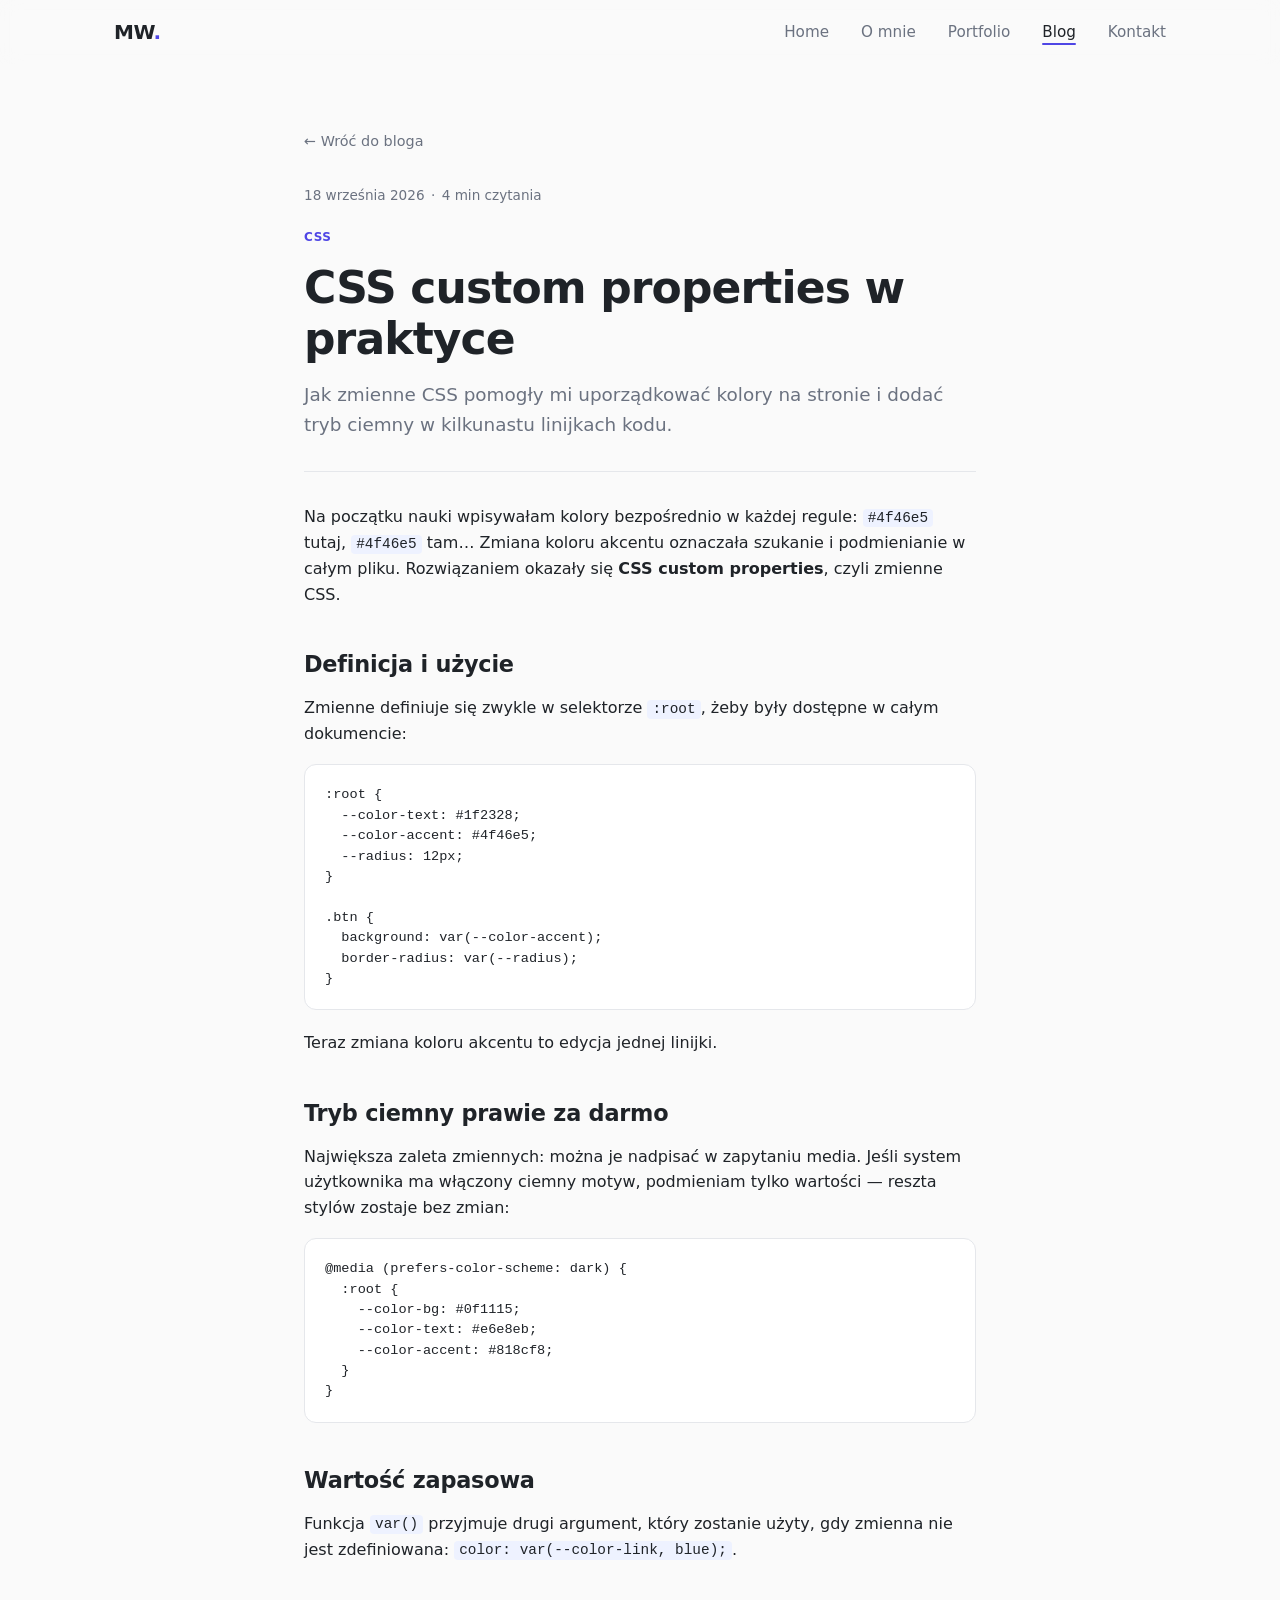
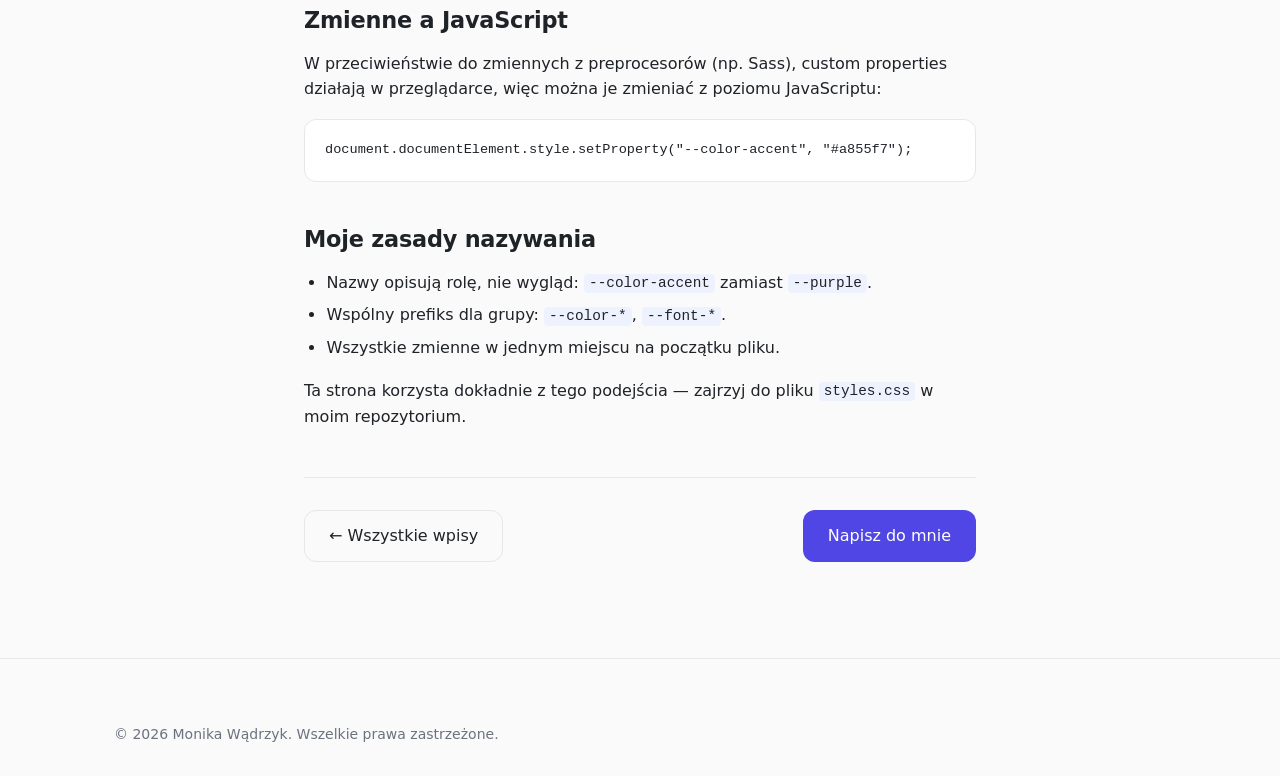
==== blog/css-custom-properties.html @ 25c1ba9f "Dodaj sekcję Blog z trzema przykładowymi artykułami Na stronie głównej sekcja Blog z kartami wpisów " ====
<!DOCTYPE html>
<html lang="pl">
<head>
  <meta charset="UTF-8">
  <meta name="viewport" content="width=device-width, initial-scale=1.0">
  <title>CSS custom properties w praktyce — Blog Moniki Wądrzyk</title>
  <meta name="description" content="Jak zmienne CSS pomogły mi uporządkować kolory na stronie i dodać tryb ciemny w kilkunastu linijkach kodu.">
  <link rel="stylesheet" href="../styles.css">
  <link rel="stylesheet" href="../blog.css">
</head>
<body>
  <header class="navbar">
    <div class="container navbar__inner">
      <a href="../index.html#home" class="navbar__logo">MW<span>.</span></a>
      <button class="navbar__toggle" aria-label="Otwórz menu" aria-expanded="false">
        <span></span><span></span><span></span>
      </button>
      <nav>
        <ul class="navbar__links">
          <li><a href="../index.html#home">Home</a></li>
          <li><a href="../index.html#o-mnie">O mnie</a></li>
          <li><a href="../index.html#portfolio">Portfolio</a></li>
          <li><a href="../index.html#blog" class="active" aria-current="page">Blog</a></li>
          <li><a href="../index.html#kontakt">Kontakt</a></li>
        </ul>
      </nav>
    </div>
  </header>

  <main class="article">
    <a href="../index.html#blog" class="article__back">&larr; Wróć do bloga</a>
    <div class="post__meta">
      <time datetime="2026-09-18">18 września 2026</time>
      <span aria-hidden="true">·</span>
      <span>4 min czytania</span>
    </div>
    <span class="post__tag">CSS</span>
    <h1 class="article__title">CSS custom properties w praktyce</h1>
    <p class="article__lead">Jak zmienne CSS pomogły mi uporządkować kolory na stronie i dodać tryb ciemny w kilkunastu linijkach kodu.</p>

    <div class="article__body">
      <p>
        Na początku nauki wpisywałam kolory bezpośrednio w każdej regule: <code>#4f46e5</code> tutaj,
        <code>#4f46e5</code> tam… Zmiana koloru akcentu oznaczała szukanie i podmienianie w całym pliku.
        Rozwiązaniem okazały się <strong>CSS custom properties</strong>, czyli zmienne CSS.
      </p>

      <h2>Definicja i użycie</h2>
      <p>Zmienne definiuje się zwykle w selektorze <code>:root</code>, żeby były dostępne w całym dokumencie:</p>
      <pre><code>:root {
  --color-text: #1f2328;
  --color-accent: #4f46e5;
  --radius: 12px;
}

.btn {
  background: var(--color-accent);
  border-radius: var(--radius);
}</code></pre>
      <p>Teraz zmiana koloru akcentu to edycja jednej linijki.</p>

      <h2>Tryb ciemny prawie za darmo</h2>
      <p>
        Największa zaleta zmiennych: można je nadpisać w zapytaniu media. Jeśli system użytkownika
        ma włączony ciemny motyw, podmieniam tylko wartości — reszta stylów zostaje bez zmian:
      </p>
      <pre><code>@media (prefers-color-scheme: dark) {
  :root {
    --color-bg: #0f1115;
    --color-text: #e6e8eb;
    --color-accent: #818cf8;
  }
}</code></pre>

      <h2>Wartość zapasowa</h2>
      <p>
        Funkcja <code>var()</code> przyjmuje drugi argument, który zostanie użyty, gdy zmienna
        nie jest zdefiniowana: <code>color: var(--color-link, blue);</code>.
      </p>

      <h2>Zmienne a JavaScript</h2>
      <p>W przeciwieństwie do zmiennych z preprocesorów (np. Sass), custom properties działają w przeglądarce, więc można je zmieniać z poziomu JavaScriptu:</p>
      <pre><code>document.documentElement.style.setProperty("--color-accent", "#a855f7");</code></pre>

      <h2>Moje zasady nazywania</h2>
      <ul>
        <li>Nazwy opisują rolę, nie wygląd: <code>--color-accent</code> zamiast <code>--purple</code>.</li>
        <li>Wspólny prefiks dla grupy: <code>--color-*</code>, <code>--font-*</code>.</li>
        <li>Wszystkie zmienne w jednym miejscu na początku pliku.</li>
      </ul>
      <p>Ta strona korzysta dokładnie z tego podejścia — zajrzyj do pliku <code>styles.css</code> w moim repozytorium.</p>
    </div>

    <div class="article__footer">
      <a href="../index.html#blog" class="btn btn--ghost">&larr; Wszystkie wpisy</a>
      <a href="../index.html#kontakt" class="btn btn--primary">Napisz do mnie</a>
    </div>
  </main>

  <footer class="footer">
    <div class="container footer__bottom">
      <p>&copy; <span id="year"></span> Monika Wądrzyk. Wszelkie prawa zastrzeżone.</p>
    </div>
  </footer>

  <script src="../script.js"></script>
</body>
</html>
---- styles.css ----
/* ===== Zmienne ===== */
:root {
  --color-bg: #fafafa;
  --color-surface: #ffffff;
  --color-text: #1f2328;
  --color-muted: #6b7280;
  --color-border: #e5e7eb;
  --color-accent: #4f46e5;
  --color-accent-hover: #4338ca;
  --color-accent-soft: #eef2ff;
  --color-error: #dc2626;
  --color-success: #16a34a;

  --font-sans: system-ui, -apple-system, "Segoe UI", Roboto, "Helvetica Neue", Arial, sans-serif;
  --radius: 12px;
  --shadow: 0 1px 3px rgba(0, 0, 0, 0.06), 0 1px 2px rgba(0, 0, 0, 0.04);
  --shadow-hover: 0 12px 24px rgba(0, 0, 0, 0.08);
  --max-width: 1100px;
  --nav-height: 64px;
  --transition: 0.2s ease;
}

@media (prefers-color-scheme: dark) {
  :root {
    --color-bg: #0f1115;
    --color-surface: #171a21;
    --color-text: #e6e8eb;
    --color-muted: #9aa1ac;
    --color-border: #2a2f3a;
    --color-accent: #818cf8;
    --color-accent-hover: #a5b4fc;
    --color-accent-soft: #1e2140;
    --color-error: #f87171;
    --color-success: #4ade80;
    --shadow: 0 1px 3px rgba(0, 0, 0, 0.4);
    --shadow-hover: 0 12px 24px rgba(0, 0, 0, 0.5);
  }
}

/* ===== Reset / baza ===== */
*,
*::before,
*::after {
  box-sizing: border-box;
  margin: 0;
  padding: 0;
}

html {
  scroll-behavior: smooth;
  scroll-padding-top: var(--nav-height);
}

body {
  font-family: var(--font-sans);
  background: var(--color-bg);
  color: var(--color-text);
  line-height: 1.6;
  -webkit-font-smoothing: antialiased;
}

a {
  color: inherit;
  text-decoration: none;
}

ul {
  list-style: none;
}

.container {
  width: 100%;
  max-width: var(--max-width);
  margin: 0 auto;
  padding: 0 1.5rem;
}

/* ===== Navbar ===== */
.navbar {
  position: sticky;
  top: 0;
  z-index: 100;
  height: var(--nav-height);
  background: color-mix(in srgb, var(--color-bg) 85%, transparent);
  backdrop-filter: blur(10px);
  border-bottom: 1px solid transparent;
  transition: border-color var(--transition);
}

.navbar.scrolled {
  border-bottom-color: var(--color-border);
}

.navbar__inner {
  display: flex;
  align-items: center;
  justify-content: space-between;
  height: 100%;
}

.navbar__logo {
  font-weight: 700;
  font-size: 1.25rem;
  letter-spacing: -0.02em;
}

.navbar__logo span {
  color: var(--color-accent);
}

.navbar__links {
  display: flex;
  gap: 2rem;
}

.navbar__links a {
  font-size: 0.95rem;
  color: var(--color-muted);
  position: relative;
  transition: color var(--transition);
}

.navbar__links a:hover,
.navbar__links a.active {
  color: var(--color-text);
}

.navbar__links a.active::after {
  content: "";
  position: absolute;
  left: 0;
  right: 0;
  bottom: -4px;
  height: 2px;
  background: var(--color-accent);
  border-radius: 2px;
}

.navbar__toggle {
  display: none;
  flex-direction: column;
  gap: 5px;
  background: none;
  border: none;
  cursor: pointer;
  padding: 0.5rem;
}

.navbar__toggle span {
  width: 22px;
  height: 2px;
  background: var(--color-text);
  border-radius: 2px;
  transition: transform var(--transition), opacity var(--transition);
}

/* ===== Hero ===== */
.hero {
  min-height: calc(100vh - var(--nav-height));
  display: flex;
  align-items: center;
  padding: 4rem 0;
}

.hero__greeting {
  color: var(--color-accent);
  font-weight: 600;
  margin-bottom: 0.5rem;
}

.hero__name {
  font-size: clamp(2.5rem, 7vw, 4.5rem);
  line-height: 1.1;
  letter-spacing: -0.03em;
  margin-bottom: 1.25rem;
}

.hero__description {
  max-width: 560px;
  font-size: 1.125rem;
  color: var(--color-muted);
  margin-bottom: 2rem;
}

.hero__actions {
  display: flex;
  flex-wrap: wrap;
  gap: 1rem;
}

/* ===== Przyciski ===== */
.btn {
  display: inline-block;
  padding: 0.75rem 1.5rem;
  border-radius: var(--radius);
  font-weight: 500;
  border: 1px solid transparent;
  transition: background var(--transition), border-color var(--transition), transform var(--transition);
}

.btn:hover {
  transform: translateY(-2px);
}

.btn--primary {
  background: var(--color-accent);
  color: #fff;
}

.btn--primary:hover {
  background: var(--color-accent-hover);
}

.btn--ghost {
  border-color: var(--color-border);
}

.btn--ghost:hover {
  border-color: var(--color-accent);
}

/* ===== Portfolio ===== */
.portfolio {
  padding: 6rem 0;
}

.section-title {
  font-size: clamp(1.75rem, 4vw, 2.5rem);
  letter-spacing: -0.02em;
  margin-bottom: 0.5rem;
}

.section-subtitle {
  color: var(--color-muted);
  margin-bottom: 3rem;
}

.cards {
  display: grid;
  grid-template-columns: repeat(auto-fit, minmax(280px, 1fr));
  gap: 1.5rem;
}

.card {
  background: var(--color-surface);
  border: 1px solid var(--color-border);
  border-radius: var(--radius);
  overflow: hidden;
  box-shadow: var(--shadow);
  transition: transform var(--transition), box-shadow var(--transition);
  display: flex;
  flex-direction: column;
}

.card:hover {
  transform: translateY(-4px);
  box-shadow: var(--shadow-hover);
}

.card__image {
  aspect-ratio: 16 / 9;
}

.card__image--1 { background: linear-gradient(135deg, #6366f1, #a855f7); }
.card__image--2 { background: linear-gradient(135deg, #0ea5e9, #22d3ee); }
.card__image--3 { background: linear-gradient(135deg, #f59e0b, #ef4444); }

.card__body {
  padding: 1.5rem;
  display: flex;
  flex-direction: column;
  flex: 1;
}

.card__title {
  font-size: 1.2rem;
  margin-bottom: 0.5rem;
}

.card__text {
  color: var(--color-muted);
  font-size: 0.95rem;
  margin-bottom: 1rem;
}

.card__tags {
  display: flex;
  flex-wrap: wrap;
  gap: 0.5rem;
  margin-bottom: 1.25rem;
}

.card__tags li {
  font-size: 0.8rem;
  padding: 0.2rem 0.65rem;
  border-radius: 999px;
  background: var(--color-accent-soft);
  color: var(--color-accent);
}

.card__link {
  margin-top: auto;
  font-weight: 500;
  color: var(--color-accent);
}

.card__link:hover {
  color: var(--color-accent-hover);
}

/* ===== Stopka ===== */
.footer {
  border-top: 1px solid var(--color-border);
  padding: 4rem 0 2rem;
}

.footer__inner {
  display: flex;
  flex-wrap: wrap;
  justify-content: space-between;
  align-items: center;
  gap: 2rem;
  margin-bottom: 3rem;
}

.footer__title {
  font-size: 1.5rem;
  margin-bottom: 0.25rem;
}

.footer__text {
  color: var(--color-muted);
}

.footer__links {
  display: flex;
  gap: 1rem;
}

.footer__links a {
  display: inline-flex;
  align-items: center;
  gap: 0.5rem;
  padding: 0.6rem 1.1rem;
  border: 1px solid var(--color-border);
  border-radius: var(--radius);
  transition: border-color var(--transition), color var(--transition);
}

.footer__links a:hover {
  border-color: var(--color-accent);
  color: var(--color-accent);
}

.footer__links svg {
  width: 18px;
  height: 18px;
  fill: currentColor;
}

.footer__bottom {
  color: var(--color-muted);
  font-size: 0.875rem;
}

/* ===== Animacja pojawiania się ===== */
.reveal {
  opacity: 0;
  transform: translateY(20px);
  transition: opacity 0.6s ease, transform 0.6s ease;
}

.reveal.visible {
  opacity: 1;
  transform: none;
}

@media (prefers-reduced-motion: reduce) {
  html { scroll-behavior: auto; }
  *, .reveal {
    transition: none !important;
  }
  .reveal {
    opacity: 1;
    transform: none;
  }
}

/* ===== Responsywność ===== */
@media (max-width: 640px) {
  .navbar__toggle {
    display: flex;
    margin-left: auto;
  }

  .navbar__links {
    position: absolute;
    top: var(--nav-height);
    left: 0;
    right: 0;
    flex-direction: column;
    gap: 0;
    background: var(--color-bg);
    border-bottom: 1px solid var(--color-border);
    max-height: 0;
    overflow: hidden;
    transition: max-height var(--transition);
  }

  .navbar__links.open {
    max-height: 300px;
  }

  .navbar__links a {
    display: block;
    padding: 1rem 1.5rem;
  }

  .navbar__links a.active::after {
    display: none;
  }

  .navbar__toggle[aria-expanded="true"] span:nth-child(1) {
    transform: translateY(7px) rotate(45deg);
  }
  .navbar__toggle[aria-expanded="true"] span:nth-child(2) {
    opacity: 0;
  }
  .navbar__toggle[aria-expanded="true"] span:nth-child(3) {
    transform: translateY(-7px) rotate(-45deg);
  }
}
---- blog.css ----
/* ===== Sekcja Blog ===== */
.blog {
  padding: 6rem 0;
  background: var(--color-surface);
  border-top: 1px solid var(--color-border);
}

.posts {
  display: grid;
  grid-template-columns: repeat(auto-fit, minmax(280px, 1fr));
  gap: 1.5rem;
}

.post {
  position: relative;
  display: flex;
  flex-direction: column;
  padding: 1.75rem;
  background: var(--color-bg);
  border: 1px solid var(--color-border);
  border-radius: var(--radius);
  transition: transform var(--transition), box-shadow var(--transition), border-color var(--transition);
}

.post:hover {
  transform: translateY(-4px);
  box-shadow: var(--shadow-hover);
  border-color: var(--color-accent);
}

.post__meta {
  display: flex;
  flex-wrap: wrap;
  gap: 0.4rem;
  font-size: 0.85rem;
  color: var(--color-muted);
  margin-bottom: 1rem;
}

.post__tag {
  display: inline-block;
  align-self: flex-start;
  font-size: 0.75rem;
  font-weight: 600;
  text-transform: uppercase;
  letter-spacing: 0.05em;
  color: var(--color-accent);
  margin-bottom: 0.5rem;
}

.post__title {
  font-size: 1.2rem;
  line-height: 1.35;
  margin-bottom: 0.75rem;
}

/* Cała karta jest klikalna dzięki rozciągniętemu linkowi w tytule */
.post__title a::after {
  content: "";
  position: absolute;
  inset: 0;
  border-radius: var(--radius);
}

.post__title a:focus-visible {
  outline: none;
}

.post:has(.post__title a:focus-visible) {
  outline: 2px solid var(--color-accent);
  outline-offset: 2px;
}

.post__excerpt {
  color: var(--color-muted);
  font-size: 0.95rem;
  margin-bottom: 1.25rem;
}

.post__link {
  margin-top: auto;
  font-weight: 500;
  color: var(--color-accent);
}

/* ===== Strona artykułu ===== */
.article {
  max-width: 720px;
  margin: 0 auto;
  padding: 4rem 1.5rem 6rem;
}

.article__back {
  display: inline-block;
  font-size: 0.9rem;
  color: var(--color-muted);
  margin-bottom: 2rem;
  transition: color var(--transition);
}

.article__back:hover {
  color: var(--color-accent);
}

.article__title {
  font-size: clamp(2rem, 5vw, 2.75rem);
  line-height: 1.15;
  letter-spacing: -0.02em;
  margin: 0.5rem 0 1rem;
}

.article__lead {
  font-size: 1.15rem;
  color: var(--color-muted);
  padding-bottom: 2rem;
  margin-bottom: 2rem;
  border-bottom: 1px solid var(--color-border);
}

.article__body h2 {
  font-size: 1.4rem;
  letter-spacing: -0.01em;
  margin: 2.5rem 0 0.75rem;
}

.article__body p,
.article__body ul,
.article__body ol {
  margin-bottom: 1.1rem;
}

.article__body ul,
.article__body ol {
  padding-left: 1.4rem;
}

.article__body ul { list-style: disc; }
.article__body ol { list-style: decimal; }

.article__body li {
  margin-bottom: 0.4rem;
}

.article__body a {
  color: var(--color-accent);
  text-decoration: underline;
  text-underline-offset: 3px;
}

.article__body code {
  font-family: ui-monospace, SFMono-Regular, Menlo, Consolas, monospace;
  font-size: 0.9em;
  padding: 0.1em 0.35em;
  border-radius: 4px;
  background: var(--color-accent-soft);
}

.article__body pre {
  overflow-x: auto;
  padding: 1.25rem;
  margin-bottom: 1.25rem;
  border-radius: var(--radius);
  background: var(--color-surface);
  border: 1px solid var(--color-border);
  line-height: 1.5;
}

.article__body pre code {
  padding: 0;
  background: none;
  font-size: 0.85rem;
}

.article__body blockquote {
  margin: 1.5rem 0;
  padding: 0.75rem 1.25rem;
  border-left: 3px solid var(--color-accent);
  background: var(--color-surface);
  border-radius: 0 var(--radius) var(--radius) 0;
  color: var(--color-muted);
}

.article__footer {
  margin-top: 3rem;
  padding-top: 2rem;
  border-top: 1px solid var(--color-border);
  display: flex;
  flex-wrap: wrap;
  justify-content: space-between;
  gap: 1rem;
}
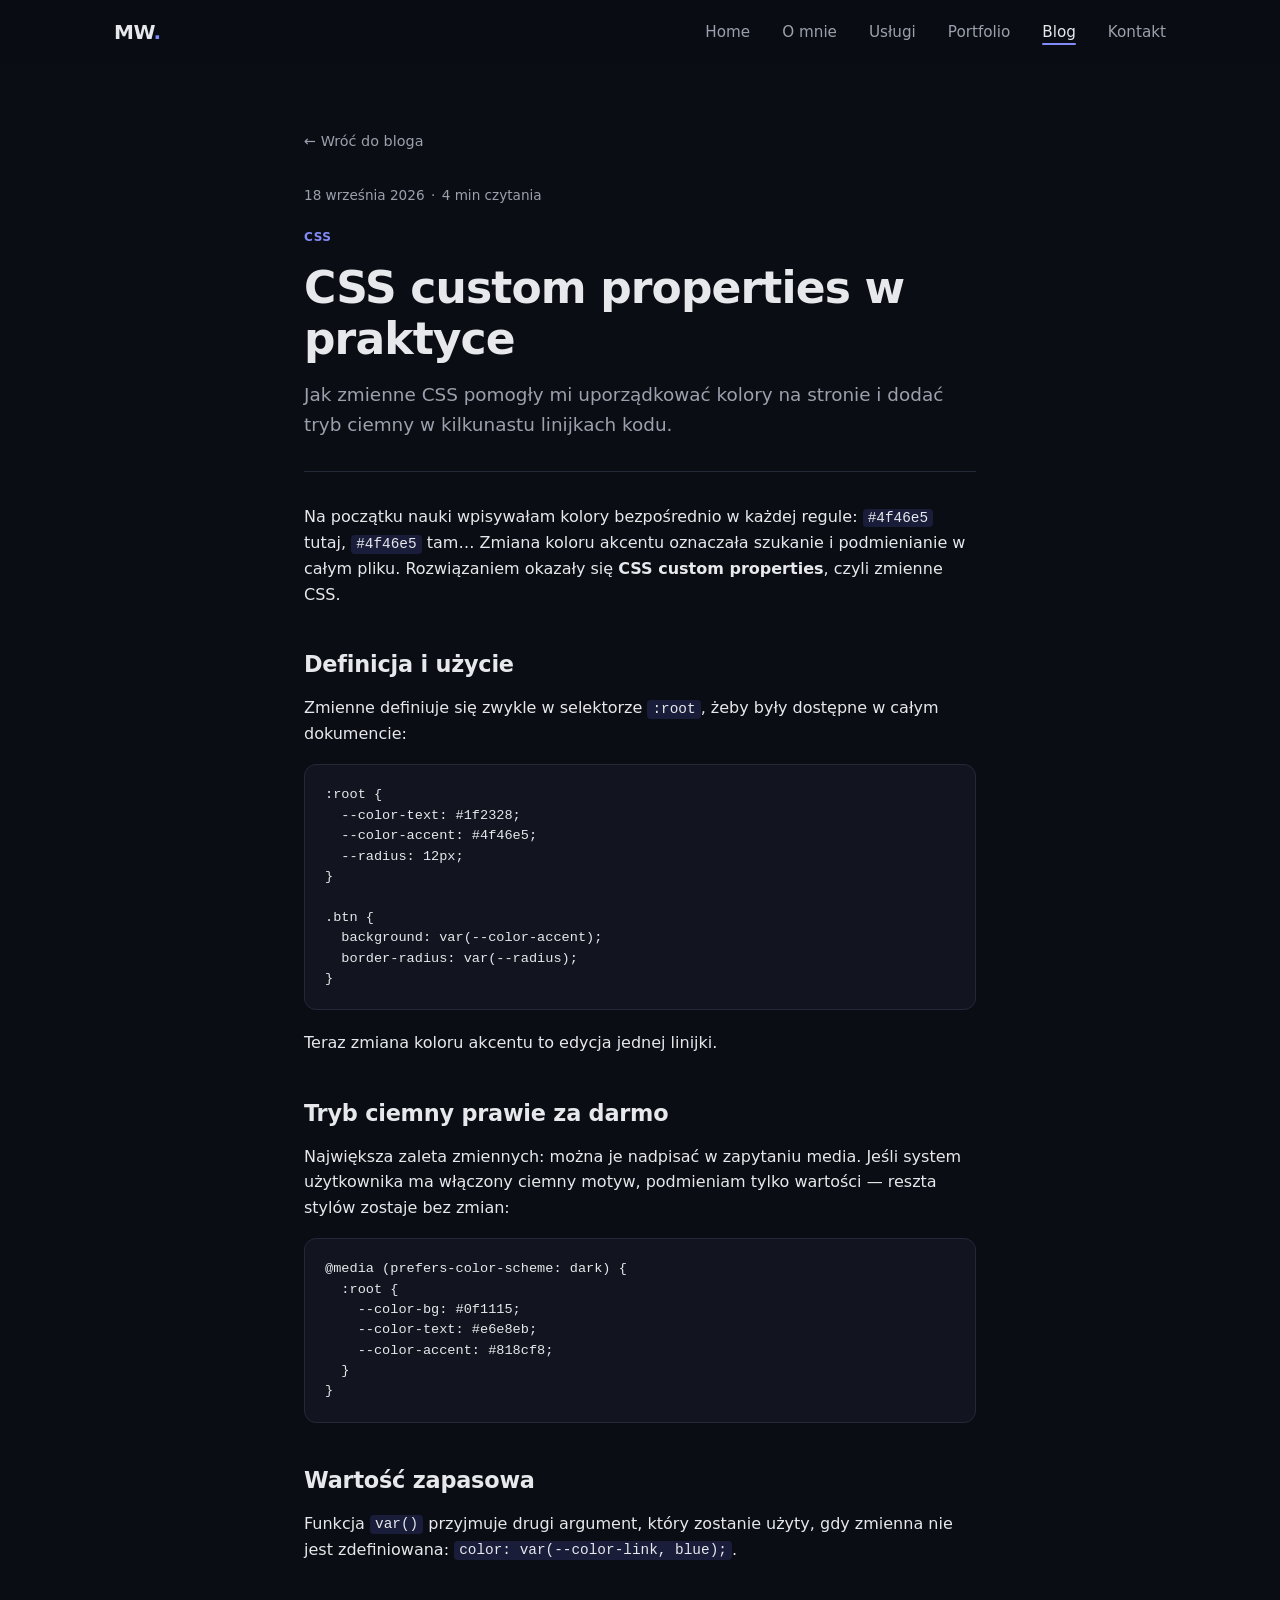
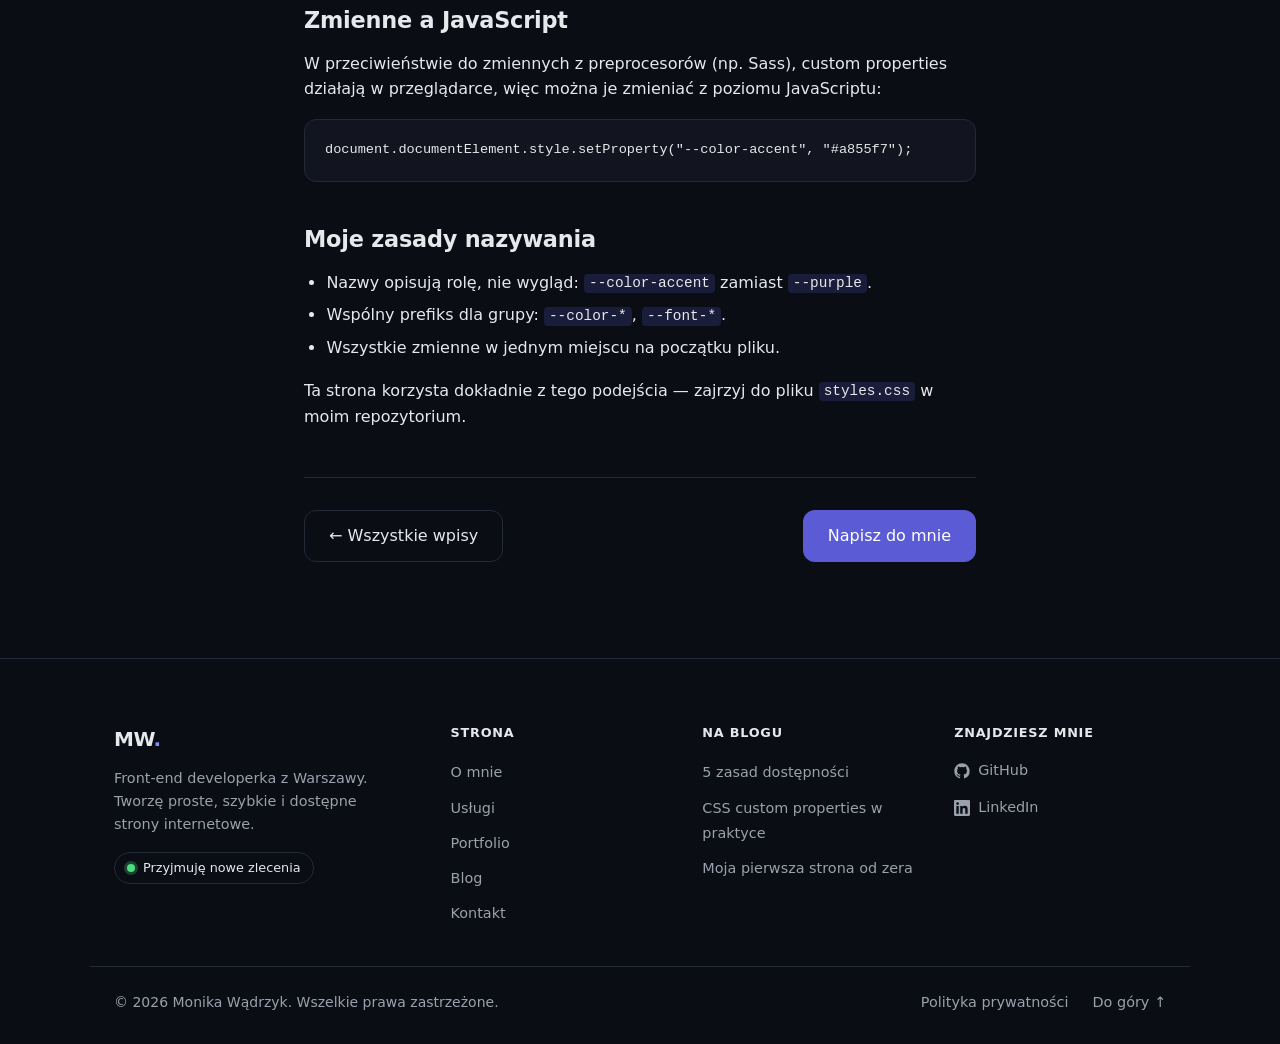
==== commit abb1707f: "Dodaj sekcję usług, pasek CTA, rozbudowaną stopkę, politykę prywatności i meta OG - Karty portfolio:" ====
--- a/blog/css-custom-properties.html
+++ b/blog/css-custom-properties.html
@@ -7,8 +7,9 @@
   <meta name="description" content="Jak zmienne CSS pomogły mi uporządkować kolory na stronie i dodać tryb ciemny w kilkunastu linijkach kodu.">
   <link rel="stylesheet" href="../styles.css">
   <link rel="stylesheet" href="../blog.css">
+  <link rel="stylesheet" href="../footer.css">
 </head>
-<body>
+<body id="top">
   <header class="navbar">
     <div class="container navbar__inner">
       <a href="../index.html#home" class="navbar__logo">MW<span>.</span></a>
@@ -19,6 +20,7 @@
         <ul class="navbar__links">
           <li><a href="../index.html#home">Home</a></li>
           <li><a href="../index.html#o-mnie">O mnie</a></li>
+          <li><a href="../index.html#uslugi">Usługi</a></li>
           <li><a href="../index.html#portfolio">Portfolio</a></li>
           <li><a href="../index.html#blog" class="active" aria-current="page">Blog</a></li>
           <li><a href="../index.html#kontakt">Kontakt</a></li>
@@ -97,9 +99,45 @@
     </div>
   </main>
 
-  <footer class="footer">
+  <footer class="footer footer--site">
+    <div class="container footer__grid">
+      <div class="footer__brand">
+        <a href="../index.html#home" class="navbar__logo">MW<span>.</span></a>
+        <p>Front-end developerka z Warszawy. Tworzę proste, szybkie i dostępne strony internetowe.</p>
+        <p class="footer__status"><span aria-hidden="true"></span>Przyjmuję nowe zlecenia</p>
+      </div>
+      <nav class="footer__col" aria-label="Nawigacja w stopce">
+        <h3 class="footer__heading">Strona</h3>
+        <ul>
+          <li><a href="../index.html#o-mnie">O mnie</a></li>
+          <li><a href="../index.html#uslugi">Usługi</a></li>
+          <li><a href="../index.html#portfolio">Portfolio</a></li>
+          <li><a href="../index.html#blog">Blog</a></li>
+          <li><a href="../index.html#kontakt">Kontakt</a></li>
+        </ul>
+      </nav>
+      <div class="footer__col">
+        <h3 class="footer__heading">Na blogu</h3>
+        <ul>
+          <li><a href="../blog/dostepnosc-5-zasad.html">5 zasad dostępności</a></li>
+          <li><a href="../blog/css-custom-properties.html">CSS custom properties w praktyce</a></li>
+          <li><a href="../blog/pierwsza-strona.html">Moja pierwsza strona od zera</a></li>
+        </ul>
+      </div>
+      <div class="footer__col">
+        <h3 class="footer__heading">Znajdziesz mnie</h3>
+        <ul class="footer__social">
+          <li><a href="https://github.com/monikawadrzyk-bot" target="_blank" rel="noopener noreferrer"><svg viewBox="0 0 24 24" aria-hidden="true"><path d="M12 .5C5.65.5.5 5.65.5 12a11.5 11.5 0 0 0 7.86 10.92c.58.1.79-.25.79-.56v-2c-3.2.7-3.87-1.37-3.87-1.37-.52-1.33-1.28-1.69-1.28-1.69-1.05-.72.08-.7.08-.7 1.16.08 1.77 1.19 1.77 1.19 1.03 1.77 2.7 1.26 3.36.96.1-.75.4-1.26.73-1.55-2.55-.29-5.24-1.28-5.24-5.69 0-1.26.45-2.29 1.19-3.1-.12-.29-.52-1.46.11-3.05 0 0 .97-.31 3.17 1.18a11 11 0 0 1 5.77 0c2.2-1.49 3.17-1.18 3.17-1.18.63 1.59.23 2.76.11 3.05.74.81 1.19 1.84 1.19 3.1 0 4.42-2.7 5.4-5.26 5.68.41.36.78 1.06.78 2.14v3.17c0 .31.21.67.8.56A11.5 11.5 0 0 0 23.5 12C23.5 5.65 18.35.5 12 .5Z"/></svg>GitHub</a></li>
+          <li><a href="https://www.linkedin.com/" target="_blank" rel="noopener noreferrer"><svg viewBox="0 0 24 24" aria-hidden="true"><path d="M20.45 20.45h-3.56v-5.57c0-1.33-.02-3.04-1.85-3.04-1.85 0-2.14 1.45-2.14 2.94v5.67H9.35V9h3.41v1.56h.05c.48-.9 1.64-1.85 3.37-1.85 3.6 0 4.27 2.37 4.27 5.46v6.28ZM5.34 7.43a2.06 2.06 0 1 1 0-4.13 2.06 2.06 0 0 1 0 4.13ZM7.12 20.45H3.56V9h3.56v11.45ZM22.22 0H1.77C.79 0 0 .77 0 1.73v20.54C0 23.23.79 24 1.77 24h20.45c.98 0 1.78-.77 1.78-1.73V1.73C24 .77 23.2 0 22.22 0Z"/></svg>LinkedIn</a></li>
+        </ul>
+      </div>
+    </div>
     <div class="container footer__bottom">
       <p>&copy; <span id="year"></span> Monika Wądrzyk. Wszelkie prawa zastrzeżone.</p>
+      <ul class="footer__legal">
+        <li><a href="../polityka-prywatnosci.html">Polityka prywatności</a></li>
+        <li><a href="#top" class="footer__top">Do góry &uarr;</a></li>
+      </ul>
     </div>
   </footer>
 
--- a/styles.css
+++ b/styles.css
@@ -1,40 +1,27 @@
 /* ===== Zmienne ===== */
 :root {
-  --color-bg: #fafafa;
-  --color-surface: #ffffff;
-  --color-text: #1f2328;
-  --color-muted: #6b7280;
-  --color-border: #e5e7eb;
-  --color-accent: #4f46e5;
-  --color-accent-hover: #4338ca;
-  --color-accent-soft: #eef2ff;
-  --color-error: #dc2626;
-  --color-success: #16a34a;
+  color-scheme: dark;
+
+  --color-bg: #0b0d14;
+  --color-surface: #12151f;
+  --color-text: #e6e8eb;
+  --color-muted: #9aa1ac;
+  --color-border: #242938;
+  --color-accent: #818cf8;
+  --color-accent-hover: #a5b4fc;
+  --color-accent-soft: #1a1d3a;
+  --color-btn: #5b5bd6;
+  --color-btn-hover: #4f46e5;
+  --color-error: #f87171;
+  --color-success: #4ade80;
 
   --font-sans: system-ui, -apple-system, "Segoe UI", Roboto, "Helvetica Neue", Arial, sans-serif;
   --radius: 12px;
-  --shadow: 0 1px 3px rgba(0, 0, 0, 0.06), 0 1px 2px rgba(0, 0, 0, 0.04);
-  --shadow-hover: 0 12px 24px rgba(0, 0, 0, 0.08);
+  --shadow: 0 1px 3px rgba(0, 0, 0, 0.4);
+  --shadow-hover: 0 12px 24px rgba(0, 0, 0, 0.5);
   --max-width: 1100px;
   --nav-height: 64px;
   --transition: 0.2s ease;
-}
-
-@media (prefers-color-scheme: dark) {
-  :root {
-    --color-bg: #0f1115;
-    --color-surface: #171a21;
-    --color-text: #e6e8eb;
-    --color-muted: #9aa1ac;
-    --color-border: #2a2f3a;
-    --color-accent: #818cf8;
-    --color-accent-hover: #a5b4fc;
-    --color-accent-soft: #1e2140;
-    --color-error: #f87171;
-    --color-success: #4ade80;
-    --shadow: 0 1px 3px rgba(0, 0, 0, 0.4);
-    --shadow-hover: 0 12px 24px rgba(0, 0, 0, 0.5);
-  }
 }
 
 /* ===== Reset / baza ===== */
@@ -203,12 +190,12 @@
 }
 
 .btn--primary {
-  background: var(--color-accent);
+  background: var(--color-btn);
   color: #fff;
 }
 
 .btn--primary:hover {
-  background: var(--color-accent-hover);
+  background: var(--color-btn-hover);
 }
 
 .btn--ghost {
@@ -257,13 +244,24 @@
   box-shadow: var(--shadow-hover);
 }
 
+.card__media {
+  overflow: hidden;
+  border-bottom: 1px solid var(--color-border);
+}
+
 .card__image {
+  display: block;
+  width: 100%;
+  height: auto;
   aspect-ratio: 16 / 9;
-}
-
-.card__image--1 { background: linear-gradient(135deg, #6366f1, #a855f7); }
-.card__image--2 { background: linear-gradient(135deg, #0ea5e9, #22d3ee); }
-.card__image--3 { background: linear-gradient(135deg, #f59e0b, #ef4444); }
+  object-fit: cover;
+  background: var(--color-accent-soft);
+  transition: transform 0.4s ease;
+}
+
+.card:hover .card__image {
+  transform: scale(1.04);
+}
 
 .card__body {
   padding: 1.5rem;
@@ -408,7 +406,7 @@
   }
 
   .navbar__links.open {
-    max-height: 300px;
+    max-height: 400px;
   }
 
   .navbar__links a {
--- a/footer.css
+++ b/footer.css
@@ -0,0 +1,112 @@
+/* ===== Rozbudowana stopka ===== */
+.footer__grid {
+  display: grid;
+  grid-template-columns: 1.4fr repeat(3, 1fr);
+  gap: 2.5rem;
+  padding-top: 3rem;
+  margin-bottom: 2.5rem;
+  border-top: 1px solid var(--color-border);
+}
+
+/* Na podstronach stopka nie ma nad sobą formularza, więc linia jest zbędna */
+.footer--site .footer__grid {
+  padding-top: 0;
+  border-top: 0;
+}
+
+.footer__brand p {
+  color: var(--color-muted);
+  font-size: 0.9rem;
+  max-width: 280px;
+  margin-top: 0.75rem;
+}
+
+.footer__brand .footer__status {
+  display: inline-flex;
+  align-items: center;
+  gap: 0.5rem;
+  margin-top: 1rem;
+  padding: 0.3rem 0.75rem;
+  border: 1px solid var(--color-border);
+  border-radius: 999px;
+  font-size: 0.8rem;
+  color: var(--color-text);
+}
+
+.footer__status span {
+  width: 8px;
+  height: 8px;
+  border-radius: 50%;
+  background: var(--color-success);
+  box-shadow: 0 0 0 3px color-mix(in srgb, var(--color-success) 25%, transparent);
+}
+
+.footer__heading {
+  font-size: 0.8rem;
+  font-weight: 600;
+  text-transform: uppercase;
+  letter-spacing: 0.06em;
+  color: var(--color-text);
+  margin-bottom: 1rem;
+}
+
+.footer__col ul {
+  display: grid;
+  gap: 0.6rem;
+}
+
+.footer__col a,
+.footer__legal a {
+  color: var(--color-muted);
+  font-size: 0.9rem;
+  transition: color var(--transition);
+}
+
+.footer__col a:hover,
+.footer__legal a:hover {
+  color: var(--color-accent);
+}
+
+.footer__social a {
+  display: inline-flex;
+  align-items: center;
+  gap: 0.5rem;
+}
+
+.footer__social svg {
+  width: 16px;
+  height: 16px;
+  fill: currentColor;
+}
+
+.footer__bottom {
+  display: flex;
+  flex-wrap: wrap;
+  justify-content: space-between;
+  align-items: center;
+  gap: 1rem;
+  padding-top: 1.5rem;
+  border-top: 1px solid var(--color-border);
+}
+
+.footer__legal {
+  display: flex;
+  flex-wrap: wrap;
+  gap: 1.5rem;
+}
+
+@media (max-width: 860px) {
+  .footer__grid {
+    grid-template-columns: 1fr 1fr;
+  }
+
+  .footer__brand {
+    grid-column: 1 / -1;
+  }
+}
+
+@media (max-width: 480px) {
+  .footer__grid {
+    grid-template-columns: 1fr;
+  }
+}
